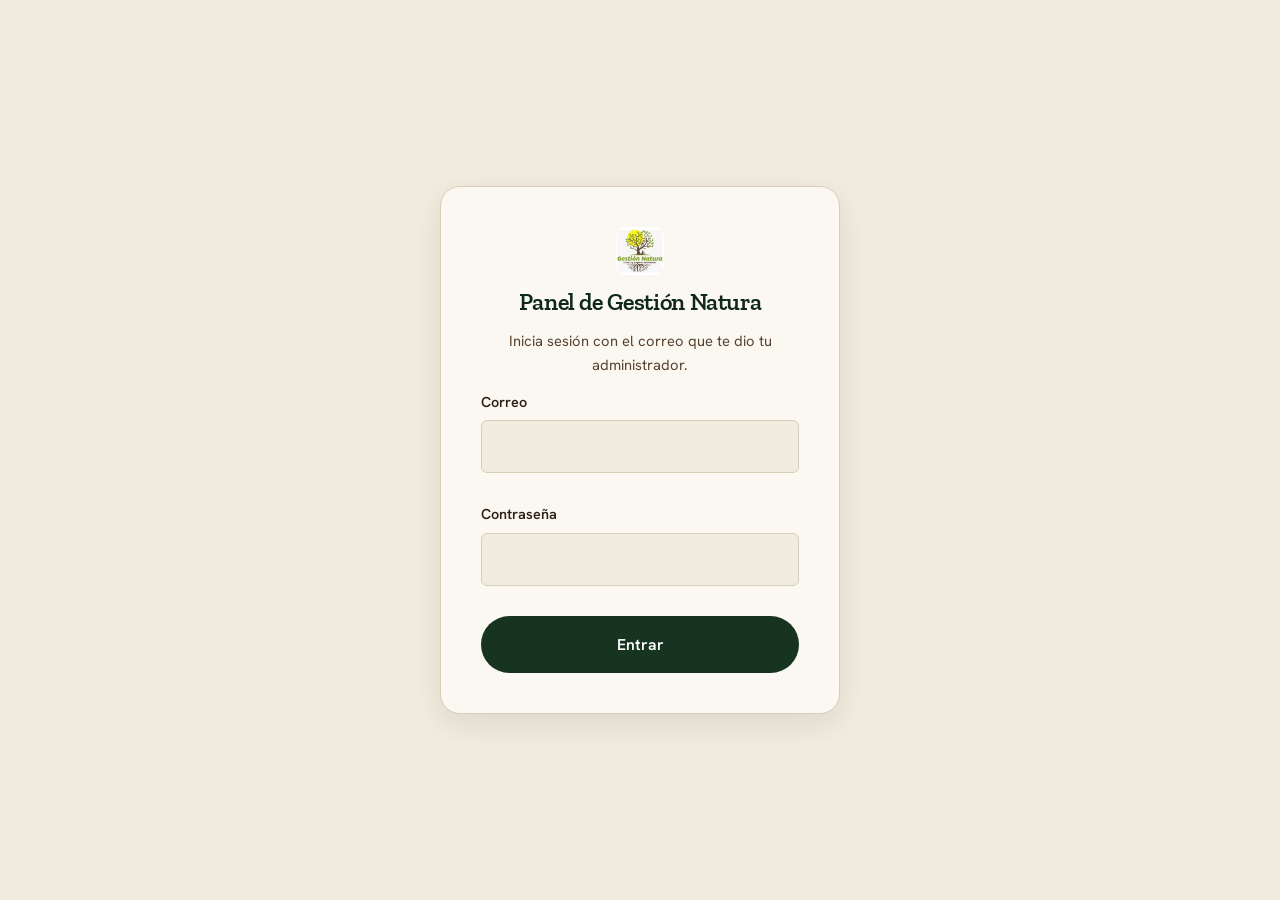
==== admin/index.html @ d631fc4d "Aplicar correcciones de la auditoría técnica (contraste, redirecciones, rendimiento, accesibilidad) " ====
<!DOCTYPE html>
<html lang="es">
<head>
  <meta charset="UTF-8">
  <meta name="viewport" content="width=device-width, initial-scale=1">
  <title>Panel, Gestión Natura</title>
  <meta name="robots" content="noindex, nofollow">
  <link rel="icon" href="../assets/img/logo.jpg">
  <link rel="preconnect" href="https://fonts.googleapis.com">
  <link rel="preconnect" href="https://fonts.gstatic.com" crossorigin>
  <link href="https://fonts.googleapis.com/css2?family=Zilla+Slab:ital,wght@0,400;0,500;0,600;0,700;1,400;1,500&family=Hanken+Grotesk:wght@300;400;500;600;700&family=IBM+Plex+Mono:wght@400;500;600&display=swap" rel="stylesheet">
  <link rel="stylesheet" href="../assets/css/style.css?v=32">
  <link rel="stylesheet" href="admin.css?v=6">
</head>
<body class="admin-body">

  <!-- ---------- Estado: Supabase no configurado ---------- -->
  <div id="notConfigured" class="admin-gate" hidden>
    <div class="admin-gate-card">
      <img src="../assets/img/logo.jpg" alt="Gestión Natura" width="48" height="48" style="border-radius:10px">
      <h1>El panel aún no está conectado</h1>
      <p>Falta pegar la URL y la llave de Supabase en <code>assets/js/supabase.config.js</code>. Sigue la guía en <code>supabase/SETUP.md</code> y vuelve a subir ese archivo una sola vez.</p>
    </div>
  </div>

  <!-- ---------- Pantalla de inicio de sesión ---------- -->
  <div id="loginScreen" class="admin-gate" hidden>
    <form id="loginForm" class="admin-gate-card">
      <img src="../assets/img/logo.jpg" alt="Gestión Natura" width="48" height="48" style="border-radius:10px">
      <h1>Panel de Gestión Natura</h1>
      <p>Inicia sesión con el correo que te dio tu administrador.</p>
      <div class="field"><label for="loginEmail">Correo</label><input type="email" id="loginEmail" required autocomplete="username"></div>
      <div class="field"><label for="loginPass">Contraseña</label><input type="password" id="loginPass" required autocomplete="current-password"></div>
      <button class="btn btn-forest" type="submit" style="width:100%;justify-content:center">Entrar</button>
      <p class="admin-error" id="loginError" hidden></p>
    </form>
  </div>

  <!-- ---------- Dashboard ---------- -->
  <div id="dashboard" class="admin-shell" hidden>

    <aside class="admin-side">
      <div class="admin-side-brand">
        <img src="../assets/img/logo.jpg" alt="">
        <div><b>Gestión Natura</b><span>Panel</span></div>
      </div>
      <nav class="admin-side-nav">
        <button class="admin-tab active" data-tab="banners"><span data-ic="image"></span>Banners</button>
        <button class="admin-tab" data-tab="servicios"><span data-ic="layers"></span>Servicios</button>
        <button class="admin-tab" data-tab="fotos"><span data-ic="grid"></span>Fotos</button>
        <button class="admin-tab" data-tab="blog"><span data-ic="newspaper"></span>Blog</button>
      </nav>
      <div class="admin-side-foot">
        <a href="../" target="_blank" class="admin-tab"><span data-ic="arrowUR"></span>Ver sitio</a>
        <button class="admin-tab" id="logoutBtn"><span data-ic="logout"></span>Cerrar sesión</button>
        <span id="userEmail"></span>
      </div>
    </aside>

    <div class="admin-content">
      <main class="admin-main">

        <!-- ===== BANNERS ===== -->
        <section class="admin-panel active" id="panel-banners">
          <h2>Banners de cada página</h2>
          <p class="admin-hint">La foto y los textos que aparecen arriba de cada página. Cambia lo que quieras y da clic en Guardar.</p>
          <div id="bannersList" class="admin-list"></div>
        </section>

        <!-- ===== SERVICIOS ===== -->
        <section class="admin-panel" id="panel-servicios">
          <h2>Catálogo de servicios</h2>
          <p class="admin-hint">Organizados en las cuatro áreas del sitio. Agrega, edita, pon precio o quita los que necesites.</p>
          <div class="admin-subtabs" id="svcSubtabs">
            <button class="admin-subtab active" data-cat="impacto">Impacto ambiental</button>
            <button class="admin-subtab" data-cat="topografia">Topografía</button>
            <button class="admin-subtab" data-cat="rellenos">Rellenos sanitarios</button>
            <button class="admin-subtab" data-cat="residuos">Manejo de residuos</button>
          </div>
          <div id="servicesList" class="admin-list"></div>
          <div class="admin-card admin-new">
            <h3>Agregar servicio</h3>
            <form id="serviceForm" class="admin-form">
              <div class="field"><label>Ícono</label>
                <select id="svcIcon">
                  <option value="leaf">Hoja</option><option value="layers">Capas</option><option value="recycle">Reciclaje</option>
                  <option value="file">Documento</option><option value="shield">Escudo</option><option value="compass">Brújula</option>
                  <option value="users">Personas</option><option value="building">Edificio</option><option value="droplet">Gota</option>
                  <option value="award">Reconocimiento</option>
                </select>
              </div>
              <div class="field"><label>Título</label><input type="text" id="svcTitle" required></div>
              <div class="field"><label>Descripción</label><textarea id="svcDesc" rows="2"></textarea></div>
              <div class="field row">
                <div class="field"><label>Precio <span class="opt">(opcional, ej. "Desde $8,000" o "Cotización")</span></label><input type="text" id="svcPrice"></div>
                <div class="field"><label>Orden (menor aparece primero)</label><input type="number" id="svcOrder" value="1"></div>
              </div>
              <div class="field"><label>Fotos <span class="opt">(opcional, puedes elegir varias)</span></label><input type="file" id="svcImages" accept="image/*" multiple></div>
              <button class="btn btn-forest" type="submit">Agregar a esta categoría</button>
            </form>
          </div>
        </section>

        <!-- ===== FOTOS ===== -->
        <section class="admin-panel" id="panel-fotos">
          <h2>Fotos de proyectos</h2>
          <p class="admin-hint">Estas fotos aparecen en la galería de la página Proyectos. Puedes seleccionar varias a la vez. Arrastra una foto sobre otra para cambiar el orden en que aparecen.</p>
          <div id="galleryList" class="admin-grid-list"></div>
          <div class="admin-card admin-new">
            <h3>Agregar fotos</h3>
            <form id="photoForm" class="admin-form">
              <div class="field"><label>Archivos de imagen <span class="opt">(puedes elegir varios)</span></label><input type="file" id="photoFile" accept="image/*" multiple required></div>
              <div class="field"><label>Etiqueta (ej. "Obra", "Estudios base")</label><input type="text" id="photoTag"></div>
              <div class="field"><label>Título <span class="opt">(si subes varias, se usa para todas)</span></label><input type="text" id="photoTitle"></div>
              <div class="field"><label>Descripción</label><textarea id="photoDesc" rows="2"></textarea></div>
              <button class="btn btn-forest" type="submit">Subir fotos</button>
            </form>
            <p class="admin-error" id="photoError" hidden></p>
          </div>
        </section>

        <!-- ===== BLOG ===== -->
        <section class="admin-panel" id="panel-blog">
          <h2>Blog</h2>
          <p class="admin-hint">Escribe un artículo propio, o comparte el enlace de una noticia externa. Solo lo "Publicado" se ve en el sitio.</p>
          <div id="blogList" class="admin-list"></div>
          <div class="admin-card admin-new">
            <h3>Nueva entrada</h3>
            <div class="admin-subtabs">
              <button type="button" class="admin-subtab active" data-posttype="articulo"><span data-ic="file"></span> Artículo propio</button>
              <button type="button" class="admin-subtab" data-posttype="enlace"><span data-ic="link"></span> Enlace a noticia</button>
            </div>
            <form id="blogForm" class="admin-form">
              <div class="field"><label>Título</label><input type="text" id="postTitle" required></div>
              <div class="field"><label>Categoría (ej. "Rellenos sanitarios")</label><input type="text" id="postCategory"></div>
              <div class="field"><label>Resumen corto (aparece en la lista)</label><textarea id="postExcerpt" rows="2"></textarea></div>
              <div class="field" id="fieldContent"><label>Contenido completo</label><textarea id="postContent" rows="6"></textarea></div>
              <div class="field" id="fieldLink" hidden><label>Enlace a la noticia (https://...)</label><input type="url" id="postLink" placeholder="https://"></div>
              <div class="field"><label>Foto de portada <span class="opt">(opcional)</span></label><input type="file" id="postCover" accept="image/*"></div>
              <div class="field"><label>Fotos adicionales <span class="opt">(opcional, puedes elegir varias)</span></label><input type="file" id="postImages" accept="image/*" multiple></div>
              <div class="field"><label><input type="checkbox" id="postPublished" style="width:auto;margin-right:8px">Publicar de inmediato</label></div>
              <button class="btn btn-forest" type="submit">Guardar</button>
            </form>
            <p class="admin-error" id="blogError" hidden></p>
          </div>
        </section>

      </main>
    </div>
  </div>

  <script src="../assets/js/icons.js?v=1"></script>
  <script src="../assets/vendor/supabase.min.js"></script>
  <script src="../assets/js/supabase.config.js?v=2"></script>
  <script src="admin.js?v=8"></script>
</body>
</html>
---- assets/css/style.css ----
/* ============================================================
   GESTIÓN NATURA — Sistema de diseño (v2)
   Anclado al oficio: topografía, hidrología e ingeniería de
   rellenos sanitarios. Firma: el corte de una celda de relleno.
   ============================================================ */

/* ---------- Tokens ---------- */
:root {
  /* Verdes de marca */
  --forest-900: #10281B;
  --forest-800: #163420;
  --forest-700: #204A30;
  --forest-600: #2C6040;
  --moss-600:   #56732F;
  --moss-500:   #74923F;
  --leaf-500:   #9BC53D;
  --leaf-400:   #AED355;

  /* Sol / dorado */
  --gold-600:   #8A6110;
  --gold-500:   #E0AE20;
  --gold-400:   #F0C64A;

  /* Tierra / estratos (mecánica de suelos) */
  --earth-900:  #2E2015;
  --earth-800:  #3F2C1C;
  --earth-700:  #57422E;
  --earth-500:  #856A4C;
  --clay:       #7A5638;  /* arcilla compactada */
  --clay-light: #9C7550;

  /* Papel de plano (base) */
  --paper:      #F1ECE0;
  --paper-2:    #E9E2D2;
  --surface:    #FBF8F1;
  --line:       rgba(22,52,32,.09);
  --grid:       rgba(22,52,32,.045);

  /* Bloque oscuro (estratos) */
  --ink-950:    #0B120C;
  --ink-900:    #0F170F;
  --ink-800c:   #16211A;
  --ink-700:    #23302A;
  --lime-400:   #C6F24E;
  --lime-500:   #B4E63A;

  /* Semánticos */
  --bg:            var(--paper);
  --text:          var(--earth-900);
  --text-muted:    var(--earth-700);
  --primary:       var(--forest-800);
  --primary-strong:var(--forest-900);
  --accent:        var(--gold-500);
  --border:        #D8CDB8;
  --ring:          var(--forest-600);

  /* Tipografía */
  --font-display: "Zilla Slab", Georgia, serif;
  --font-body:    "Hanken Grotesk", system-ui, -apple-system, "Segoe UI", Roboto, sans-serif;
  --font-mono:    "IBM Plex Mono", ui-monospace, "SFMono-Regular", Menlo, monospace;

  /* Espaciado */
  --space-1: 4px;  --space-2: 8px;  --space-3: 12px; --space-4: 16px;
  --space-5: 24px; --space-6: 32px; --space-7: 48px; --space-8: 64px;
  --space-9: 96px; --space-10: 128px;

  /* Radios y sombras (con jerarquía: no todo igual) */
  --radius-sm: 6px;
  --radius:    12px;
  --radius-lg: 20px;
  --radius-pill: 999px;
  --shadow-sm: 0 1px 2px rgba(46,32,21,.05);
  --shadow-md: 0 10px 30px rgba(46,32,21,.10);
  --shadow-lg: 0 26px 60px rgba(16,40,27,.22);

  --maxw: 1180px;
  --header-h: 74px;
  --ease: cubic-bezier(.22,.61,.36,1);
  --ease-out: cubic-bezier(.16,1,.3,1);
}

/* ---------- Reset ---------- */
*, *::before, *::after { box-sizing: border-box; }
* { margin: 0; }
html { -webkit-text-size-adjust: 100%; }
@media (prefers-reduced-motion: no-preference) { html { scroll-behavior: smooth; } }
body {
  font-family: var(--font-body);
  color: var(--text);
  background-color: var(--bg);
  /* Papel de plano: retícula de ingeniería a muy baja opacidad */
  background-image:
    linear-gradient(var(--grid) 1px, transparent 1px),
    linear-gradient(90deg, var(--grid) 1px, transparent 1px);
  background-size: 44px 44px, 44px 44px;
  line-height: 1.62;
  font-size: 16px;
  -webkit-font-smoothing: antialiased;
  text-rendering: optimizeLegibility;
  overflow-x: clip;
}
img, svg, video { display: block; max-width: 100%; }
img { height: auto; }
a { color: inherit; text-decoration: none; }
button { font: inherit; cursor: pointer; }
ul { list-style: none; padding: 0; }
:focus-visible { outline: 3px solid var(--ring); outline-offset: 3px; border-radius: 3px; }

/* ---------- Tipografía ---------- */
h1, h2, h3, h4 {
  font-family: var(--font-display);
  font-weight: 600;
  line-height: 1.08;
  letter-spacing: -0.015em;
  color: var(--primary-strong);
  font-optical-sizing: auto;
}
h1 { font-size: clamp(2.5rem, 5.6vw, 4.4rem); }
h2 { font-size: clamp(2rem, 4vw, 3.05rem); }
h3 { font-size: clamp(1.3rem, 2vw, 1.65rem); }
h4 { font-size: 1.14rem; }
p { color: var(--text-muted); }
strong { color: var(--text); font-weight: 600; }
.lead { font-size: 1.18rem; color: var(--text-muted); line-height: 1.55; }

/* MARCADOR técnico (reemplaza el "eyebrow": es una anotación de campo, no una etiqueta de marketing) */
.marker {
  font-family: var(--font-mono);
  font-size: .8rem;
  font-weight: 500;
  letter-spacing: .01em;
  color: var(--moss-600);
  display: inline-flex;
  align-items: center;
  gap: .5rem;
  margin-bottom: var(--space-4);
}
.marker::before {
  content: "";
  width: 9px; height: 9px;
  border: 1.5px solid currentColor;
  border-radius: 50%;
  background:
    linear-gradient(currentColor,currentColor) center/1px 100% no-repeat,
    linear-gradient(currentColor,currentColor) center/100% 1px no-repeat;
  background-clip: content-box;
  flex: 0 0 auto;
}
.marker.on-dark { color: var(--lime-500); }
.marker.on-photo { color: var(--gold-400); }

/* ---------- Layout ---------- */
.container { width: 100%; max-width: var(--maxw); margin-inline: auto; padding-inline: clamp(20px, 5vw, 44px); }
.section { padding-block: clamp(40px, 6vw, 80px); position: relative; }
.section--tight { padding-block: clamp(20px, 3vw, 36px); }

/* Cifras mínimas: número grande, una etiqueta, nada más — como una fila de bitácora, no 3 columnas idénticas */
.stats-row { display: grid; grid-template-columns: 1.3fr 1fr 1fr; gap: var(--space-6); border-block: 1px solid var(--border); padding-block: var(--space-5); }
.stat { text-align: left; }
.stat:first-child .stat-v { font-size: clamp(2.4rem, 4.2vw, 3.4rem); color: var(--moss-600); }
.stat-v { font-family: var(--font-display); font-size: clamp(1.8rem, 3.4vw, 2.6rem); color: var(--primary-strong); font-weight: 600; line-height: 1; }
.stat-l { font-family: var(--font-mono); font-size: .76rem; letter-spacing: .04em; text-transform: uppercase; color: var(--text-muted); margin-top: 8px; }
@media (max-width: 640px) { .stats-row { grid-template-columns: 1fr; gap: var(--space-4); text-align: left; } }
.section-head { max-width: 660px; margin-bottom: var(--space-6); }
.section-head.center { margin-inline: auto; text-align: center; }
.section-head.center .marker { justify-content: center; }
.section-head p { margin-top: var(--space-4); font-size: 1.08rem; }

/* Bandas de fondo — ritmo de estratos */
.band-ink {
  background: var(--ink-950);
  color: #fff;
  position: relative;
  overflow: hidden;
}
.band-ink h2, .band-ink h3, .band-ink h4 { color: #fff; }
.band-ink .lead, .band-ink p { color: rgba(255,255,255,.7); }
.band-surface { background: var(--surface); border-block: 1px solid var(--border); }

/* ---------- Botones ---------- */
.btn {
  display: inline-flex; align-items: center; gap: .6rem;
  padding: .92rem 1.55rem; border-radius: var(--radius-pill);
  font-weight: 600; font-size: .98rem; border: 1.5px solid transparent;
  transition: background-color .22s var(--ease), color .22s var(--ease), border-color .22s var(--ease), transform .22s var(--ease);
}
.btn svg { width: 20px; height: 20px; }
.btn-primary { background: var(--accent); color: #241905; }
.btn-primary:hover { background: var(--gold-400); }
.btn-forest { background: var(--primary); color: #fff; }
.btn-forest:hover { background: var(--forest-700); }
.btn-outline { background: transparent; color: var(--primary); border-color: var(--border); }
.btn-outline:hover { border-color: var(--primary); }
.btn-ghost-light { background: rgba(255,255,255,.10); color: #fff; border-color: rgba(255,255,255,.32); }
.btn-ghost-light:hover { background: rgba(255,255,255,.18); }
.btn-whatsapp { background: #25D366; color: #08351b; }
.btn-whatsapp:hover { background: #1fbe5b; }
.btn .arrow { display: grid; place-items: center; width: 28px; height: 28px; border-radius: 50%; background: rgba(36,25,5,.14); }
.btn-forest .arrow, .btn-ghost-light .arrow { background: rgba(255,255,255,.16); }
.btn-primary:hover .arrow .a-ic { transform: translateX(2px); }
.a-ic { display: inline-flex; transition: transform .22s var(--ease); }

/* ============================================================
   HEADER
   ============================================================ */
.site-header {
  position: fixed; inset: 0 0 auto 0; height: var(--header-h); z-index: 100;
  display: flex; align-items: center;
  transition: background-color .3s var(--ease), box-shadow .3s var(--ease), border-color .3s var(--ease);
  border-bottom: 1px solid transparent;
}
.site-header.scrolled, body:not(.hero-dark) .site-header {
  background: rgba(241,236,224,.9);
  backdrop-filter: saturate(140%) blur(12px);
  border-bottom-color: var(--border);
}
.site-header .container { display: flex; align-items: center; justify-content: space-between; gap: var(--space-5); }
.brand { display: flex; align-items: center; gap: .7rem; }
.brand img { width: 42px; height: 42px; border-radius: 8px; }
.brand-txt { display: flex; flex-direction: column; line-height: 1.05; }
.brand-txt b { font-family: var(--font-display); font-weight: 600; font-size: 1.14rem; color: var(--primary-strong); }
.brand-txt span { font-family: var(--font-mono); font-size: .6rem; letter-spacing: .06em; text-transform: uppercase; color: var(--moss-600); }
.hero-dark .site-header:not(.scrolled) .brand-txt b { color: #fff; }
.hero-dark .site-header:not(.scrolled) .brand-txt span { color: var(--leaf-400); }
.nav { display: flex; align-items: center; gap: var(--space-6); }
.nav-links { display: flex; align-items: center; gap: var(--space-5); }
.nav-links a { font-size: .95rem; font-weight: 500; color: var(--text); padding: .4rem 0; position: relative; }
.hero-dark .site-header:not(.scrolled) .nav-links a { color: rgba(255,255,255,.9); }
.nav-links a::after { content: ""; position: absolute; left: 0; bottom: -2px; width: 100%; height: 2px; background: var(--accent); transform: scaleX(0); transform-origin: left; transition: transform .25s var(--ease); }
.nav-links a:hover::after, .nav-links a[aria-current="page"]::after { transform: scaleX(1); }
.nav-links a[aria-current="page"] { color: var(--moss-600); font-weight: 600; }
.nav-links .nav-cta { display: none; }
.nav-toggle { display: none; width: 44px; height: 44px; border: 1px solid var(--border); background: var(--surface); align-items: center; justify-content: center; }
.nav-toggle span, .nav-toggle span::before, .nav-toggle span::after { content: ""; display: block; width: 20px; height: 2px; background: var(--text); border-radius: 2px; position: relative; transition: transform .3s var(--ease), opacity .2s var(--ease); }
.nav-toggle span::before { position: absolute; top: -6px; }
.nav-toggle span::after { position: absolute; top: 6px; }
body.nav-open .nav-toggle span { background: transparent; }
body.nav-open .nav-toggle span::before { transform: translateY(6px) rotate(45deg); }
body.nav-open .nav-toggle span::after { transform: translateY(-6px) rotate(-45deg); }

/* ============================================================
   HERO (Dirección A) — foto real + levantamiento topográfico
   ============================================================ */
.hero {
  position: relative; min-height: 100svh; display: flex; align-items: flex-end;
  color: #fff; overflow: hidden; padding-top: var(--header-h);
  background: var(--forest-900);
}
.hero-media { position: absolute; inset: 0; z-index: 0; }
.hero-media img {
  width: 100%; height: 100%; object-fit: cover; object-position: center 42%;
  filter: saturate(.72) contrast(1.02) brightness(.9);
  transform: scale(1.06);
  transition: opacity .45s ease;
}
.hero-media img.zoomed { animation: heroZoom 14s var(--ease-out) forwards; }
@keyframes heroZoom { to { transform: scale(1); } }
.hero-overlay {
  position: absolute; inset: 0; z-index: 1;
  background:
    linear-gradient(180deg, rgba(11,18,12,.55) 0%, rgba(11,18,12,.15) 32%, rgba(11,18,12,.72) 78%, rgba(11,18,12,.94) 100%),
    linear-gradient(90deg, rgba(11,18,12,.7) 0%, rgba(11,18,12,.1) 60%);
}
/* Capa de levantamiento (curvas + anotaciones que se trazan al cargar) */
.hero-survey { position: absolute; inset: 0; z-index: 2; width: 100%; height: 100%; pointer-events: none; }
.hero-survey .contour { fill: none; stroke: rgba(240,198,74,.55); stroke-width: 1.1; stroke-dasharray: 2600; stroke-dashoffset: 2600; }
.hero-survey .contour.lime { stroke: rgba(198,242,78,.5); }
.hero-survey .mark { stroke: rgba(255,255,255,.8); stroke-width: 1.2; opacity: 0; }
.hero-survey .mark-fill { fill: rgba(255,255,255,.85); opacity: 0; }
.hero-survey .lbl { font-family: var(--font-mono); font-size: 10px; fill: rgba(240,198,74,.9); opacity: 0; letter-spacing: .02em; }
.js-anim .hero-survey .contour { animation: draw 2.1s var(--ease-out) forwards; }
.js-anim .hero-survey .contour:nth-child(1){ animation-delay:.15s }
.js-anim .hero-survey .contour:nth-child(2){ animation-delay:.35s }
.js-anim .hero-survey .contour:nth-child(3){ animation-delay:.55s }
.js-anim .hero-survey .contour:nth-child(4){ animation-delay:.75s }
.js-anim .hero-survey .contour:nth-child(5){ animation-delay:.95s }
.js-anim .hero-survey .contour:nth-child(6){ animation-delay:1.15s }
.js-anim .hero-survey .mark, .js-anim .hero-survey .mark-fill { animation: fadeMark .6s var(--ease) 1.7s forwards; }
.js-anim .hero-survey .lbl { animation: fadeMark .6s var(--ease) 1.95s forwards; }
@keyframes draw { to { stroke-dashoffset: 0; } }
@keyframes fadeMark { to { opacity: 1; } }

.hero .container { position: relative; z-index: 3; width: 100%; padding-bottom: clamp(52px, 9vw, 104px); }
.hero-content { max-width: 1180px; }
.hero-content > * { opacity: 0; transform: translateY(20px); }
.js-anim .hero-content > * { animation: rise .8s var(--ease-out) forwards; }
.js-anim .hero-content > *:nth-child(1){ animation-delay:.3s }
.js-anim .hero-content > *:nth-child(2){ animation-delay:.45s }
.js-anim .hero-content > *:nth-child(3){ animation-delay:.6s }
.js-anim .hero-content > *:nth-child(4){ animation-delay:.78s }
@keyframes rise { to { opacity: 1; transform: none; } }
.hero h1 { color: #fff; max-width: 14ch; }
.hero h1 .accent { color: var(--gold-400); }
.hero-content p.hero-sub { color: rgba(255,255,255,.9); font-size: 1.22rem; max-width: 56ch; margin-top: var(--space-5); }
.hero-actions { display: flex; flex-wrap: wrap; gap: var(--space-4); margin-top: var(--space-7); }
.hero-scroll { position: absolute; bottom: 22px; left: 50%; transform: translateX(-50%); z-index:3; font-family: var(--font-mono); font-size:.68rem; color: rgba(255,255,255,.6); letter-spacing:.1em; text-transform:uppercase; display:flex; flex-direction:column; align-items:center; gap:6px; }
.hero-scroll span { width:1px; height:34px; background: linear-gradient(rgba(255,255,255,.6), transparent); }

/* Marcas de registro (esquinas de plano, reemplazan cualquier decoración orgánica difuminada) */
.plate-marks { position: absolute; z-index: 1; pointer-events: none; inset: -14px; }
.plate-marks::before, .plate-marks::after,
.plate-marks span::before, .plate-marks span::after { content: ""; position: absolute; width: 22px; height: 22px; border: 1.5px solid var(--moss-500); }
.plate-marks::before { top: 0; left: 0; border-width: 1.5px 0 0 1.5px; }
.plate-marks::after { top: 0; right: 0; border-width: 1.5px 1.5px 0 0; }
.plate-marks span::before { bottom: 0; left: 0; border-width: 0 0 1.5px 1.5px; }
.plate-marks span::after { bottom: 0; right: 0; border-width: 0 1.5px 1.5px 0; }

/* Cuando no hay JS: estado final visible */
body:not(.js-anim) .hero-survey .contour { stroke-dashoffset: 0; }
body:not(.js-anim) .hero-survey .mark,
body:not(.js-anim) .hero-survey .mark-fill,
body:not(.js-anim) .hero-survey .lbl,
body:not(.js-anim) .hero-content > * { opacity: 1; transform: none; }

/* ============================================================
   PAGE HERO (páginas internas) — foto + overlay + curvas quietas
   ============================================================ */
.pagehero {
  position: relative; padding: calc(var(--header-h) + 64px) 0 64px; color: #fff; overflow: hidden;
  background: var(--forest-900);
}
.pagehero-media { position: absolute; inset: 0; z-index: 0; }
.pagehero-media img { width: 100%; height: 100%; object-fit: cover; filter: saturate(.7) brightness(.75); transition: opacity .45s ease; }
.pagehero-overlay { position: absolute; inset: 0; z-index: 1; background: linear-gradient(120deg, rgba(11,18,12,.9) 0%, rgba(11,18,12,.6) 55%, rgba(11,18,12,.4) 100%); }
.pagehero .topo-bg { z-index: 1; }
.pagehero .topo-line { stroke: rgba(174,211,85,.14); }
.pagehero .container { position: relative; z-index: 2; }
.pagehero h1 { color: #fff; margin-top: var(--space-3); }
.pagehero p.sub { color: rgba(255,255,255,.85); max-width: 62ch; margin-top: var(--space-4); font-size: 1.1rem; }
.breadcrumb { font-family: var(--font-mono); font-size: .78rem; color: rgba(255,255,255,.55); margin-bottom: var(--space-4); }
.breadcrumb a:hover { color: var(--leaf-400); }

/* ---------- TOPO generativo (fondo sutil, quieto) ---------- */
.topo-bg { position: absolute; inset: 0; overflow: hidden; pointer-events: none; }
.topo-bg svg { position: absolute; width: 140%; height: 140%; top: -20%; left: -20%; }
.topo-line { fill: none; stroke-width: 1.3; }
.band-ink .topo-line { stroke: rgba(198,242,78,.08); }

/* ============================================================
   CORTE DE CELDA (Dirección B) — firma técnica animada
   ============================================================ */
.xsection { display: grid; grid-template-columns: 1.15fr .85fr; gap: clamp(28px,5vw,64px); align-items: center; }
.cell-figure { position: relative; }
.cell-svg { width: 100%; height: auto; overflow: visible; }
.cell-layer { opacity: 0; transform: translateY(16px); }
.cell-built .cell-layer { animation: layerUp .7s var(--ease-out) forwards; }
.cell-built .cell-layer:nth-child(1){ animation-delay:.05s }
.cell-built .cell-layer:nth-child(2){ animation-delay:.2s }
.cell-built .cell-layer:nth-child(3){ animation-delay:.35s }
.cell-built .cell-layer:nth-child(4){ animation-delay:.5s }
.cell-built .cell-layer:nth-child(5){ animation-delay:.65s }
@keyframes layerUp { to { opacity: 1; transform: none; } }
.cell-leader { stroke: rgba(255,255,255,.32); stroke-width: 1; stroke-dasharray: 3 3; opacity: 0; }
.cell-built .cell-leader { animation: fadeMark .5s var(--ease) .8s forwards; }
.cell-tag { font-family: var(--font-mono); font-size: 11px; fill: rgba(255,255,255,.8); opacity: 0; }
.cell-tag b { fill: var(--lime-400); }
.cell-built .cell-tag { animation: fadeMark .5s var(--ease) .9s forwards; }
body:not(.js-anim) .cell-layer, body:not(.js-anim) .cell-leader, body:not(.js-anim) .cell-tag { opacity: 1; transform: none; }

/* ============================================================
   CLASIFICACIÓN A/B/C/D — escala real (NOM-083), no texto punteado
   ============================================================ */
.classif { display: grid; grid-template-columns: repeat(4, 1fr); gap: 10px; align-items: end; margin-top: var(--space-5); }
.tier { text-align: left; border-top: 2px solid var(--forest-600); padding-top: 10px; position: relative; }
.tier .bar { background: var(--forest-700); margin-bottom: 10px; }
.tier:nth-child(1) .bar { height: 34px; } /* D */
.tier:nth-child(2) .bar { height: 58px; } /* C */
.tier:nth-child(3) .bar { height: 84px; } /* B */
.tier:nth-child(4) .bar { height: 112px; background: var(--moss-600); } /* A */
.tier .t { font-family: var(--font-display); font-size: 1.5rem; color: var(--primary-strong); line-height: 1; }
.tier .r { font-family: var(--font-mono); font-size: .72rem; color: var(--text-muted); margin-top: 4px; display: block; }
.band-ink .classif .tier { border-top-color: var(--ink-700); }
.band-ink .tier .bar { background: var(--ink-700); }
.band-ink .tier:nth-child(4) .bar { background: var(--lime-500); }
.band-ink .tier .t { color: #fff; }
.band-ink .tier .r { color: rgba(255,255,255,.6); }

/* ============================================================
   SERVICIOS — con jerarquía (rellenos = tarjeta protagonista)
   ============================================================ */
.svc-grid { display: grid; grid-template-columns: repeat(12, 1fr); gap: var(--space-4); counter-reset: svc; }
.svc {
  background: var(--surface); border: 1px solid var(--border); border-radius: var(--radius);
  padding: var(--space-6); display: flex; flex-direction: column;
  transition: border-color .25s var(--ease), background-color .25s var(--ease);
  counter-increment: svc;
}
.svc:hover { border-color: var(--moss-500); }
.svc-ic { display: flex; align-items: center; gap: 10px; color: var(--forest-700); margin-bottom: var(--space-4); }
.svc-ic::before { content: counter(svc, decimal-leading-zero); font-family: var(--font-mono); font-size: .78rem; color: var(--text-muted); }
.svc-ic svg { width: 22px; height: 22px; }
.svc h3 { margin-bottom: var(--space-3); }
.svc p { font-size: .96rem; }
.svc-price { display: inline-block; margin-top: var(--space-3); font-family: var(--font-mono); font-size: .82rem; font-weight: 600; color: var(--gold-600); background: rgba(201,154,23,.1); border-radius: var(--radius-pill); padding: 4px 12px; }
.svc-photos { display: flex; gap: 6px; margin-top: var(--space-3); }
.svc-photos img { width: 48px; height: 48px; object-fit: cover; border: 1px solid var(--border); }
.svc-photos-more { display: grid; place-items: center; width: 48px; height: 48px; background: var(--paper-2); color: var(--text-muted); font-family: var(--font-mono); font-size: .74rem; font-weight: 600; }
/* Protección: si alguien pega un resumen larguísimo por error, la tarjeta no se desborda */
[data-blog-list] .svc p { display: -webkit-box; -webkit-line-clamp: 3; -webkit-box-orient: vertical; overflow: hidden; }
.blog-thumb { display: block; margin: calc(var(--space-6) * -1) calc(var(--space-6) * -1) var(--space-4); border-radius: var(--radius) var(--radius) 0 0; overflow: hidden; aspect-ratio: 16/9; }
.blog-thumb img { width: 100%; height: 100%; object-fit: cover; display: block; transition: transform .35s var(--ease); }
.svc:hover .blog-thumb img { transform: scale(1.04); }
.svc-link { display: inline-flex; align-items: center; gap: .4rem; margin-top: auto; padding-top: var(--space-4); color: var(--moss-600); font-weight: 600; font-size: .92rem; }
.svc-link svg { width: 16px; height: 16px; }
/* Protagonista: rellenos sanitarios */
.svc--feature {
  grid-column: span 6; grid-row: span 2;
  background: linear-gradient(160deg, var(--forest-800), var(--forest-900));
  color: #fff; border-color: var(--forest-700); position: relative; overflow: hidden;
  justify-content: flex-end; min-height: 300px;
}
.svc--feature .topo-bg .topo-line { stroke: rgba(174,211,85,.12); }
.svc--feature > * { position: relative; z-index: 2; }
.svc--feature-media { position: absolute !important; inset: 0; width: 100%; height: 100%; object-fit: cover; z-index: 0 !important; filter: saturate(.8) brightness(.7); }
.svc--feature-overlay { position: absolute !important; inset: 0; z-index: 1 !important; background: linear-gradient(180deg, rgba(16,40,27,.55) 0%, rgba(16,40,27,.35) 40%, rgba(16,40,27,.92) 100%); }
.svc--feature h3 { color: #fff; font-size: clamp(1.5rem,2.4vw,2rem); }
.svc--feature p { color: rgba(255,255,255,.78); font-size: 1.02rem; }
.svc--feature .svc-ic { color: var(--lime-400); }
.svc--feature .svc-ic::before { color: rgba(255,255,255,.5); }
.svc--feature .svc-link { color: var(--lime-400); }
.svc--wide { grid-column: span 6; }
.svc--std { grid-column: span 6; }
.svc-mini-list { display: flex; flex-wrap: wrap; gap: 6px; margin-top: var(--space-4); }
.svc-mini-list span { font-family: var(--font-mono); font-size: .72rem; color: rgba(255,255,255,.85); border: 1px solid rgba(255,255,255,.22); border-radius: var(--radius-pill); padding: 4px 10px; }

/* Listas de servicio (catálogo) */
.svc-list { margin-top: var(--space-4); display: grid; gap: .7rem; }
.svc-list li { display: flex; gap: .7rem; align-items: flex-start; font-size: .98rem; color: var(--text); }
.svc-list li svg { width: 18px; height: 18px; color: var(--moss-600); flex: 0 0 auto; margin-top: 3px; }

/* ============================================================
   ÍNDICE DE SERVICIOS — fila de enlaces, sin tarjetas
   ============================================================ */
.svc-index { display: flex; flex-wrap: wrap; gap: 0; border-top: 1px solid var(--border); border-bottom: 1px solid var(--border); }
.svc-index a { flex: 1 1 200px; display: flex; align-items: center; justify-content: space-between; gap: 10px; padding: 18px 4px; border-right: 1px solid var(--border); font-family: var(--font-display); font-size: 1.02rem; color: var(--text); }
.svc-index a:last-child { border-right: 0; }
.svc-index a svg { width: 16px; height: 16px; color: var(--text-muted); transition: transform .2s var(--ease); }
.svc-index a:hover svg { transform: translateX(3px); color: var(--moss-600); }
@media (max-width: 720px) { .svc-index a { flex: 1 1 100%; border-right: 0; border-bottom: 1px solid var(--border); } .svc-index a:last-child { border-bottom: 0; } }

/* Filas de servicio — reemplaza el grid de tarjetas por una lista tipo ficha técnica */
.svc-rows { border-top: 1px solid var(--border); counter-reset: svcrow; }
.svc-row { display: grid; grid-template-columns: 44px 1fr; gap: var(--space-4); padding: 22px 0; border-bottom: 1px solid var(--border); counter-increment: svcrow; }
.svc-row::before { content: counter(svcrow, decimal-leading-zero); font-family: var(--font-mono); font-size: .78rem; color: var(--text-muted); padding-top: 3px; }
.svc-row h3 { font-size: 1.12rem; margin-bottom: 3px; }
.svc-row p { font-size: .92rem; margin: 0; }
.band-surface .svc-index, .band-surface .svc-rows { border-color: var(--border); }

/* ============================================================
   PROCESO llave en mano — la ÚNICA secuencia numerada (orden real)
   ============================================================ */
.process { counter-reset: step; display: grid; grid-template-columns: repeat(auto-fit, minmax(220px,1fr)); gap: var(--space-5); margin-top: var(--space-6); }
.pstep { position: relative; padding-top: var(--space-5); border-top: 2px solid var(--border); }
.pstep::before { counter-increment: step; content: counter(step,decimal-leading-zero); font-family: var(--font-mono); font-size: .8rem; color: var(--gold-600); position: absolute; top: -1px; left: 0; background: var(--bg); padding-right: 10px; transform: translateY(-50%); border-top: 2px solid var(--gold-500); padding-top: 0; }
.pstep h3 { margin-bottom: 6px; }
.pstep p { font-size: .93rem; }
.band-ink .pstep { border-top-color: var(--ink-700); }
.band-ink .pstep::before { background: var(--ink-950); color: var(--lime-400); border-top-color: var(--lime-500); }

/* ============================================================
   SPLIT (media + texto)
   ============================================================ */
.split { display: grid; grid-template-columns: 1fr 1fr; gap: clamp(28px, 5vw, 72px); align-items: stretch; }
.split.reverse .split-media { order: 2; }
.split-media { position: relative; min-height: 280px; }
.frame { overflow: hidden; position: relative; }
.frame img { width: 100%; height: 100%; object-fit: cover; }
.frame.portrait { aspect-ratio: 4/5; }
.frame.wide { aspect-ratio: 4/3; }
.split-media .frame.wide { aspect-ratio: auto; position: absolute; inset: 0; }
.split-media .frame.wide img { position: absolute; inset: 0; width: 100%; height: 100%; object-fit: cover; }
.frame-cap { position: absolute; left: 12px; bottom: 12px; z-index: 2; font-family: var(--font-mono); font-size: .68rem; color: #fff; background: rgba(11,18,12,.7); padding: 4px 9px; border-radius: var(--radius-pill); }
.portrait-badge { position: absolute; bottom: -16px; right: -14px; background: var(--surface); border: 1px solid var(--border); padding: var(--space-4) var(--space-5); max-width: 250px; }
.portrait-badge b { font-family: var(--font-display); color: var(--primary-strong); display: block; }
.portrait-badge span { font-family: var(--font-mono); font-size: .78rem; color: var(--text-muted); }
.sign { font-family: var(--font-display); font-style: italic; font-size: 1.5rem; color: var(--moss-600); }

/* ============================================================
   TIMELINE (banda oscura) — perfil de trayectoria
   ============================================================ */
.timeline { position: relative; margin-top: var(--space-7); padding-left: 8px; }
.timeline::before { content: ""; position: absolute; left: 15px; top: 6px; bottom: 6px; width: 2px; background: linear-gradient(var(--lime-500), rgba(198,242,78,.1)); }
.tl-item { position: relative; padding: 0 0 var(--space-6) 52px; }
.tl-item:last-child { padding-bottom: 0; }
.tl-dot { position: absolute; left: 6px; top: 4px; width: 20px; height: 20px; border-radius: 50%; background: var(--ink-950); border: 3px solid var(--lime-400); box-shadow: 0 0 0 5px rgba(198,242,78,.1); }
.tl-year { color: var(--lime-400); font-family: var(--font-mono); font-size: 1rem; font-weight: 600; }
.tl-item h4 { color: #fff; margin: 4px 0 6px; }
.tl-item p { color: rgba(255,255,255,.66); font-size: .96rem; }
.tl-pending { opacity: .5; }
.tl-pending .tl-dot { border-color: rgba(255,255,255,.4); box-shadow: none; }
.tl-pending .tl-year { color: rgba(255,255,255,.55); }

/* ============================================================
   PLACEHOLDERS (temporales, marcados)
   ============================================================ */
.ph { position: relative; background: repeating-linear-gradient(135deg, rgba(86,115,47,.06) 0 12px, transparent 12px 24px), linear-gradient(160deg, var(--paper-2), #D8CDB8); display: grid; place-items: center; color: var(--earth-700); overflow: hidden; }
.ph-label { position: relative; z-index: 2; display: inline-flex; align-items: center; gap: .5rem; background: rgba(251,248,241,.85); border: 1px dashed var(--earth-500); color: var(--earth-800); font-family: var(--font-mono); font-size: .7rem; padding: .38rem .65rem; border-radius: var(--radius-pill); }
.ph-label svg { width: 13px; height: 13px; }
.ph.dark { background: repeating-linear-gradient(135deg, rgba(198,242,78,.05) 0 12px, transparent 12px 24px), linear-gradient(160deg, var(--ink-800c), var(--ink-900)); color: rgba(255,255,255,.7); }
.ph.dark .ph-label { background: rgba(11,18,12,.7); border-color: rgba(198,242,78,.4); color: var(--lime-400); }

/* ============================================================
   SELLOS (acreditaciones reales, sin logos de terceros)
   ============================================================ */
.seal-strip { display: flex; flex-wrap: wrap; gap: var(--space-4); }
.seal { display: flex; align-items: center; gap: 12px; border: 1px solid var(--border); padding: 14px 18px; background: var(--surface); }
.seal-ic { flex: 0 0 auto; width: 34px; height: 34px; display: grid; place-items: center; color: var(--forest-700); }
.seal-ic svg { width: 22px; height: 22px; }
.seal-code { font-family: var(--font-mono); font-size: .92rem; font-weight: 600; color: var(--primary-strong); line-height: 1.1; }
.seal-desc { font-size: .78rem; color: var(--text-muted); }
.band-ink .seal { background: transparent; border-color: var(--ink-700); }
.band-ink .seal-ic { color: var(--lime-400); }
.band-ink .seal-code { color: #fff; }
.band-ink .seal-desc { color: rgba(255,255,255,.6); }

/* ============================================================
   GALERÍA / PROYECTOS
   ============================================================ */
.gallery { display: grid; grid-template-columns: repeat(auto-fill, minmax(280px, 1fr)); gap: var(--space-5); }
.tile { position: relative; }
.tile .media { aspect-ratio: 4/3; overflow: hidden; position: relative; }
.tile .media img, .tile .media .ph { width: 100%; height: 100%; object-fit: cover; }
.tile-body { padding: var(--space-3) 0 0; }
.tile-tag { font-family: var(--font-mono); font-size: .72rem; letter-spacing: .02em; color: var(--moss-600); }
.tile-body h4 { margin: 6px 0 4px; }
.tile-body p { font-size: .9rem; }
.case { display: grid; grid-template-columns: 1.1fr 1fr; gap: clamp(24px,4vw,56px); padding-bottom: clamp(32px,5vw,56px); border-bottom: 1px solid var(--border); }
.case:last-child { border-bottom: 0; padding-bottom: 0; }
.case:nth-child(even) .case-media { order: 2; }
.case-media { position: relative; }
.case-media .ph, .case-media img { height: 100%; min-height: 300px; width: 100%; object-fit: cover; }
.case-body { padding: 0; }
.case-body .tile-tag { color: var(--gold-600); }
.case-body h3 { margin: 8px 0 12px; }
.case-meta { display: grid; gap: var(--space-3); margin-top: var(--space-5); }
.case-meta div { display: flex; gap: .6rem; font-size: .95rem; }
.case-meta b { flex: 0 0 118px; color: var(--text); font-family: var(--font-mono); font-weight: 500; font-size: .82rem; padding-top: 2px; }
.case-meta span { color: var(--text-muted); }

/* Estatus + capacidad real (franja superior de cada caso) */
.case-top { display: flex; align-items: center; justify-content: space-between; gap: var(--space-3); margin-bottom: 10px; }
.case-status { display: inline-flex; align-items: center; gap: 6px; font-family: var(--font-mono); font-size: .74rem; font-weight: 600; letter-spacing: .02em; text-transform: uppercase; color: var(--moss-600); }
.case-status::before { content: ""; width: 7px; height: 7px; border-radius: 50%; background: var(--moss-500); }
.case-status.built { color: var(--text-muted); }
.case-status.built::before { background: var(--text-muted); }
.case-status.progress { color: var(--gold-600); }
.case-status.progress::before { background: var(--gold-500); }
.case-capacity { font-family: var(--font-mono); font-size: .82rem; font-weight: 600; color: var(--primary-strong); border: 1px solid var(--border); padding: 3px 10px; }

/* ANTES / DESPUÉS */
.ba { position: relative; overflow: hidden; aspect-ratio: 16/9; user-select: none; touch-action: none; }
.ba-layer { position: absolute; inset: 0; }
.ba-layer img, .ba-layer .ph { width: 100%; height: 100%; object-fit: cover; }
.ba-after { clip-path: inset(0 0 0 50%); }
.ba-tag { position: absolute; top: 14px; z-index: 4; font-family: var(--font-mono); background: rgba(11,18,12,.72); color: #fff; font-size: .72rem; padding: .35rem .7rem; border-radius: var(--radius-pill); }
.ba-tag.before { left: 14px; }
.ba-tag.after { right: 14px; background: var(--moss-600); }
.ba-divider { position: absolute; top: 0; bottom: 0; left: 50%; width: 3px; background: #fff; z-index: 5; transform: translateX(-50%); box-shadow: 0 0 12px rgba(0,0,0,.35); }
.ba-handle { position: absolute; top: 50%; left: 50%; z-index: 6; transform: translate(-50%,-50%); width: 46px; height: 46px; border-radius: 50%; background: #fff; color: var(--forest-800); display: grid; place-items: center; box-shadow: var(--shadow-md); cursor: ew-resize; }
.ba-handle svg { width: 22px; height: 22px; }
.ba-range { position: absolute; inset: 0; z-index: 7; opacity: 0; cursor: ew-resize; width: 100%; height: 100%; }

/* SECTORES */
.sectors { display: grid; grid-template-columns: repeat(auto-fit, minmax(200px,1fr)); gap: var(--space-4); }
.sector { border: 1px solid var(--border); border-radius: var(--radius); padding: var(--space-5); background: var(--surface); }
.sector-ic { width: 50px; height: 50px; margin-bottom: var(--space-3); display: grid; place-items: center; background: var(--paper-2); color: var(--forest-700); border: 1px solid var(--border); }
.sector-ic svg { width: 26px; height: 26px; }
.sector b { font-family: var(--font-display); color: var(--primary-strong); font-size: 1.05rem; }
.sector p { font-size: .88rem; margin-top: 4px; }

/* ============================================================
   BANDA CTA (oscura)
   ============================================================ */
.cta-band { position: relative; overflow: hidden; background: var(--ink-950); color: #fff; border-radius: var(--radius-lg); padding: clamp(40px, 7vw, 84px) clamp(28px,5vw,64px); text-align: center; }
.cta-band .topo-bg .topo-line { stroke: rgba(198,242,78,.1); }
.cta-band > * { position: relative; z-index: 2; }
.cta-band h2 { color: #fff; }
.cta-band p { color: rgba(255,255,255,.82); max-width: 58ch; margin: var(--space-4) auto var(--space-6); font-size: 1.12rem; }
.cta-quote { font-family: var(--font-display); font-style: italic; font-size: clamp(1.5rem, 3vw, 2.2rem); color: #fff; max-width: 22ch; margin: 0 auto var(--space-5); line-height: 1.25; }
.cta-quote .q { color: var(--lime-400); }
.cta-actions { display: flex; flex-wrap: wrap; gap: var(--space-4); justify-content: center; }

/* ============================================================
   CONTACTO
   ============================================================ */
.contact-grid { display: grid; grid-template-columns: 1.2fr .85fr; gap: clamp(28px,4vw,56px); align-items: start; }
.form-card { background: var(--surface); border: 1px solid var(--border); border-radius: var(--radius-lg); padding: clamp(24px,4vw,40px); }
.field { margin-bottom: var(--space-4); }
.field.row { display: grid; grid-template-columns: 1fr 1fr; gap: var(--space-4); margin-bottom: 0; }
.field label { display: block; font-size: .9rem; font-weight: 600; color: var(--text); margin-bottom: 6px; }
.field label .opt { color: var(--text-muted); font-weight: 400; }
.field input, .field select, .field textarea { width: 100%; padding: .8rem .95rem; border: 1.5px solid var(--border); border-radius: var(--radius-sm); background: var(--paper); color: var(--text); font: inherit; transition: border-color .2s var(--ease), box-shadow .2s var(--ease), background-color .2s; }
.field input:focus, .field select:focus, .field textarea:focus { outline: none; border-color: var(--moss-500); background: #fff; box-shadow: 0 0 0 3px rgba(116,146,63,.18); }
.field textarea { resize: vertical; min-height: 130px; }
.form-note { font-family: var(--font-mono); font-size: .8rem; color: var(--text-muted); margin-top: var(--space-3); }
.form-status { margin-top: var(--space-4); font-weight: 600; display: none; }
.form-status.ok { display: block; color: var(--forest-700); }
.info-card { background: var(--ink-950); color: #fff; border-radius: var(--radius-lg); padding: clamp(24px,4vw,36px); position: relative; overflow: hidden; }
.info-card > * { position: relative; z-index: 2; }
.info-card h3 { color: #fff; }
.info-list { display: grid; gap: var(--space-4); margin: var(--space-5) 0; }
.info-list li { display: flex; gap: var(--space-4); align-items: flex-start; }
.info-ic { flex: 0 0 auto; width: 42px; height: 42px; background: rgba(198,242,78,.12); color: var(--lime-400); display: grid; place-items: center; }
.info-ic svg { width: 20px; height: 20px; }
.info-list b { display: block; color: #fff; font-size: .95rem; }
.info-list a, .info-list span { color: rgba(255,255,255,.72); font-size: .95rem; word-break: break-word; }
.info-list a:hover { color: var(--lime-400); }
.map-embed { border-radius: var(--radius); overflow: hidden; border: 1px solid var(--ink-700); margin-top: var(--space-5); }
.map-embed iframe { display: block; width: 100%; height: 210px; border: 0; filter: grayscale(.2); }

/* ============================================================
   FOOTER
   ============================================================ */
.site-footer { background: var(--forest-900); color: rgba(255,255,255,.72); position: relative; overflow: hidden; }
.site-footer .topo-line { stroke: rgba(174,211,85,.07); }
.footer-top { position: relative; z-index: 2; display: grid; grid-template-columns: 1.4fr 1fr 1fr 1.2fr; gap: var(--space-6); padding-block: var(--space-8) var(--space-7); }
.footer-brand { display: flex; gap: .7rem; align-items: center; margin-bottom: var(--space-4); }
.footer-brand img { width: 44px; height: 44px; border-radius: 8px; background: #fff; }
.footer-brand b { font-family: var(--font-display); font-size: 1.2rem; color: #fff; }
.footer-brand span { font-family: var(--font-mono); font-size: .6rem; letter-spacing: .06em; text-transform: uppercase; color: var(--leaf-400); }
.footer-col h5 { color: #fff; font-family: var(--font-mono); font-size: .74rem; letter-spacing: .06em; text-transform: uppercase; margin-bottom: var(--space-4); font-weight: 600; }
.footer-col a, .footer-col p { color: rgba(255,255,255,.68); font-size: .93rem; display: block; margin-bottom: .55rem; }
.footer-col a:hover { color: var(--leaf-400); }
.footer-social { display: flex; gap: .6rem; margin-top: var(--space-3); }
.footer-social a { width: 40px; height: 40px; margin: 0; border: 1px solid rgba(255,255,255,.18); display: grid; place-items: center; color: #fff; transition: background-color .2s, border-color .2s; }
.footer-social a:hover { background: rgba(174,211,85,.16); border-color: var(--leaf-400); }
.footer-social svg { width: 20px; height: 20px; }
.footer-bottom { position: relative; z-index: 2; border-top: 1px solid rgba(255,255,255,.12); padding-block: var(--space-5); display: flex; flex-wrap: wrap; gap: var(--space-3); justify-content: space-between; font-family: var(--font-mono); font-size: .78rem; }
.footer-bottom a:hover { color: var(--leaf-400); }

/* WhatsApp flotante */
.wa-float { position: fixed; right: 20px; bottom: 20px; z-index: 90; width: 56px; height: 56px; border-radius: 50%; background: #25D366; color: #fff; display: grid; place-items: center; box-shadow: 0 10px 30px rgba(37,211,102,.4); transition: transform .25s var(--ease); }
.wa-float:hover { transform: scale(1.06); }
.wa-float svg { width: 29px; height: 29px; }

/* ============================================================
   REVEAL — sutil y SOLO en contenido clave (no en cada sección)
   ============================================================ */
.reveal { opacity: 0; transform: translateY(18px); transition: opacity .6s var(--ease-out), transform .6s var(--ease-out); }
.reveal.in { opacity: 1; transform: none; }

/* Grilla de tarjetas genérica (auto-fit) */
.cardgrid { display: grid; grid-template-columns: repeat(auto-fit, minmax(250px, 1fr)); gap: var(--space-5); }
.cardgrid .svc { min-height: 0; }

/* Utilidades */
.mt-6 { margin-top: var(--space-6); } .mt-5 { margin-top: var(--space-5); }
.text-center { text-align: center; }
.note-banner { background: var(--paper-2); border: 1px dashed var(--earth-500); border-radius: var(--radius); padding: var(--space-4) var(--space-5); font-size: .9rem; color: var(--earth-800); display: flex; gap: .7rem; align-items: flex-start; }
.note-banner svg { width: 20px; height: 20px; color: var(--gold-600); flex: 0 0 auto; margin-top: 2px; }
.divider-line { height: 1px; background: var(--border); border: 0; }

/* ============================================================
   RESPONSIVE
   ============================================================ */
@media (max-width: 940px) {
  .footer-top { grid-template-columns: 1fr 1fr; }
  .split, .xsection { grid-template-columns: 1fr; }
  .split.reverse .split-media { order: 0; }
  .frame.portrait { max-width: 460px; }
  .case, .case:nth-child(even) .case-media { grid-template-columns: 1fr; }
  .case:nth-child(even) .case-media { order: 0; }
  .contact-grid { grid-template-columns: 1fr; }
  .svc-grid { grid-template-columns: repeat(6, 1fr); }
  .svc--feature, .svc--wide, .svc--std { grid-column: span 6; grid-row: auto; min-height: 0; }
}
@media (max-width: 820px) {
  .nav-links { position: fixed; inset: var(--header-h) 0 auto 0; flex-direction: column; align-items: stretch; gap: 0; background: var(--paper); border-bottom: 1px solid var(--border); padding: var(--space-3) clamp(20px,5vw,40px) var(--space-5); transform: translateY(-120%); transition: transform .35s var(--ease); box-shadow: var(--shadow-lg); max-height: calc(100svh - var(--header-h)); overflow-y: auto; }
  body.nav-open .nav-links { transform: translateY(0); }
  .nav-links a { padding: .9rem 0; border-bottom: 1px solid var(--border); color: var(--text) !important; }
  .nav-links a::after { display: none; }
  .nav > .btn { display: none; }
  .nav-links .nav-cta { display: inline-flex; margin-top: var(--space-4); border-bottom: 0; }
  .nav-toggle { display: flex; }
  .hero-scroll { display: none; }
}
@media (max-width: 560px) {
  .field.row { grid-template-columns: 1fr; gap: 0; }
  .field.row .field { margin-bottom: var(--space-4); }
  .footer-top { grid-template-columns: 1fr; }
  .hero-actions .btn, .cta-actions .btn { width: 100%; justify-content: center; }
  .classif { grid-template-columns: repeat(4, 1fr); gap: 6px; }
  .tier .t { font-size: 1.15rem; }
  .tier .r { font-size: .6rem; }
}

/* Reduced motion */
@media (prefers-reduced-motion: reduce) {
  *, *::before, *::after { animation-duration: .001ms !important; animation-delay: 0ms !important; animation-iteration-count: 1 !important; transition-duration: .001ms !important; scroll-behavior: auto !important; }
  .reveal { opacity: 1; transform: none; }
  .hero-media img { transform: scale(1); }
  .hero-survey .contour { stroke-dashoffset: 0; }
  .hero-survey .mark, .hero-survey .mark-fill, .hero-survey .lbl, .hero-content > *, .cell-layer, .cell-leader, .cell-tag { opacity: 1 !important; transform: none !important; }
}

@media print { .site-header, .wa-float, .nav-toggle, .hero-scroll { display: none; } body { color: #000; background: #fff; } }
---- admin/admin.css ----
/* ============================================================
   GESTIÓN NATURA — Panel de administración
   Reutiliza los tokens de assets/css/style.css
   ============================================================ */
.admin-body { background: var(--paper); min-height: 100svh; }

/* El atributo hidden debe ganar siempre sobre cualquier display de abajo
   (sin esto, las pantallas de bloqueado/login/panel se ven todas apiladas) */
[hidden] { display: none !important; }

/* ---------- Pantallas de acceso (bloqueado / login) ---------- */
.admin-gate { min-height: 100svh; display: grid; place-items: center; padding: 24px; }
.admin-gate-card {
  width: 100%; max-width: 400px; background: var(--surface); border: 1px solid var(--border);
  border-radius: var(--radius-lg); padding: clamp(28px,5vw,40px); box-shadow: var(--shadow-md);
  display: flex; flex-direction: column; gap: 14px; text-align: center;
}
.admin-gate-card img { margin: 0 auto; }
.admin-gate-card h1 { font-size: 1.5rem; }
.admin-gate-card p { font-size: .92rem; }
.admin-gate-card code { background: var(--paper-2); padding: 2px 6px; border-radius: 4px; font-family: var(--font-mono); font-size: .82rem; }
.admin-gate-card .field { text-align: left; }
.admin-error { color: #B3261E; font-size: .88rem; font-weight: 600; }

/* ---------- Estructura del dashboard: barra lateral + contenido ---------- */
.admin-shell { display: grid; grid-template-columns: 240px 1fr; min-height: 100svh; }

.admin-side {
  background: var(--ink-950); color: #fff;
  display: flex; flex-direction: column; gap: 4px;
  padding: 20px 14px; position: sticky; top: 0; height: 100svh; overflow-y: auto;
}
.admin-side-brand { display: flex; align-items: center; gap: 10px; padding: 6px 10px 20px; border-bottom: 1px solid var(--ink-700); margin-bottom: 14px; }
.admin-side-brand img { width: 34px; height: 34px; border-radius: 8px; }
.admin-side-brand b { display: block; font-family: var(--font-display); font-size: 1.02rem; color: #fff; }
.admin-side-brand span { display: block; font-family: var(--font-mono); font-size: .62rem; letter-spacing: .06em; text-transform: uppercase; color: var(--lime-400); }

.admin-side-nav { display: flex; flex-direction: column; gap: 3px; }
.admin-tab {
  display: flex; align-items: center; gap: 11px; text-align: left; width: 100%;
  font: inherit; font-weight: 600; font-size: .92rem; color: rgba(255,255,255,.66);
  background: none; border: 0; padding: 10px 12px; border-radius: 10px; cursor: pointer;
  transition: background-color .15s, color .15s;
}
.admin-tab svg { width: 18px; height: 18px; flex: none; }
.admin-tab:hover { background: rgba(255,255,255,.06); color: #fff; }
.admin-tab.active { background: var(--forest-700); color: #fff; }

.admin-side-foot { margin-top: auto; display: flex; flex-direction: column; gap: 3px; padding-top: 14px; border-top: 1px solid var(--ink-700); }
.admin-side-foot span { font-family: var(--font-mono); font-size: .68rem; color: rgba(255,255,255,.42); padding: 4px 12px 0; word-break: break-all; }

.admin-content { background: var(--paper); min-width: 0; }
.admin-main { padding: clamp(24px,4vw,44px); max-width: 980px; margin: 0 auto; }
.admin-panel { display: none; }
.admin-panel.active { display: block; }
.admin-panel h2 { font-size: 1.7rem; }
.admin-hint { color: var(--text-muted); font-size: .92rem; margin: 6px 0 26px; max-width: 62ch; }

.admin-subtabs { display: flex; gap: 8px; flex-wrap: wrap; margin-bottom: 20px; }
.admin-subtab { display: inline-flex; align-items: center; gap: 6px; font: inherit; font-size: .84rem; font-weight: 600; color: var(--moss-600); background: var(--surface); border: 1px solid var(--border); border-radius: 999px; padding: 6px 14px; cursor: pointer; }
.admin-subtab svg { width: 15px; height: 15px; }
.admin-subtab.active { background: var(--forest-800); color: #fff; border-color: var(--forest-800); }

/* ---------- Tarjetas/listas genéricas ---------- */
.admin-card { background: var(--surface); border: 1px solid var(--border); border-radius: var(--radius-lg); padding: 22px; margin-bottom: 14px; box-shadow: var(--shadow-sm); }
.admin-card h3 { font-size: 1.1rem; margin-bottom: 14px; }
.admin-list { display: flex; flex-direction: column; gap: 12px; margin-bottom: 24px; }
.admin-row { display: flex; align-items: flex-start; gap: 14px; background: var(--surface); border: 1px solid var(--border); border-radius: var(--radius); padding: 16px; box-shadow: var(--shadow-sm); }
.admin-row img.thumb { width: 64px; height: 64px; object-fit: cover; border-radius: 8px; flex: none; border: 1px solid var(--border); background: var(--paper-2); }
.admin-row .row-fields { flex: 1; display: grid; gap: 8px; }
.admin-row .row-fields .two { display: grid; grid-template-columns: 1fr 1fr; gap: 8px; }
.admin-row .row-actions { display: flex; flex-direction: column; gap: 8px; flex: none; }
.admin-row .row-actions button, .admin-row .row-actions a { font-size: .82rem; padding: .95rem .85rem; text-align: center; text-decoration: none; min-height: 44px; display: flex; align-items: center; justify-content: center; }
.admin-row input, .admin-row textarea, .admin-row select { width: 100%; padding: .55rem .7rem; border: 1.5px solid var(--border); border-radius: 8px; background: var(--paper); font: inherit; font-size: .9rem; }
.admin-row textarea { resize: vertical; }
.admin-row .row-imgcount { font-family: var(--font-mono); font-size: .74rem; color: var(--text-muted); }

.admin-grid-list { display: grid; grid-template-columns: repeat(auto-fill, minmax(220px,1fr)); gap: 14px; margin-bottom: 24px; }
.admin-photo-card { background: var(--surface); border: 1px solid var(--border); border-radius: var(--radius); overflow: hidden; box-shadow: var(--shadow-sm); cursor: grab; transition: opacity .15s, border-color .15s; }
.admin-photo-card.dragging { opacity: .4; cursor: grabbing; }
.admin-photo-card.drag-over { border-color: var(--moss-500); }
.admin-photo-card img { width: 100%; aspect-ratio: 4/3; object-fit: cover; display: block; pointer-events: none; }
.admin-photo-card .pc-body { padding: 10px 12px; display: grid; gap: 6px; }
.admin-photo-card input, .admin-photo-card textarea { width: 100%; padding: .4rem .6rem; border: 1.5px solid var(--border); border-radius: 6px; background: var(--paper); font: inherit; font-size: .84rem; }
.admin-photo-card .pc-actions { display: flex; gap: 6px; margin-top: 4px; }
.admin-photo-card .pc-actions button { flex: 1; font-size: .78rem; padding: .4rem; min-height: 44px; }

.admin-form { display: grid; gap: 14px; }
.admin-form .field label { display: flex; align-items: center; }
.admin-form .field label .opt { font-weight: 400; color: var(--text-muted); margin-left: 4px; font-size: .82rem; }

.admin-badge { display: inline-block; font-family: var(--font-mono); font-size: .68rem; padding: 2px 8px; border-radius: 999px; background: var(--paper-2); color: var(--text-muted); }
.admin-badge.on { background: rgba(116,146,63,.18); color: var(--forest-700); }
.admin-badge.link { background: rgba(201,154,23,.16); color: var(--gold-600); }

@media (max-width: 860px) {
  .admin-shell { grid-template-columns: 1fr; }
  .admin-side { position: static; height: auto; flex-direction: row; flex-wrap: wrap; align-items: center; gap: 6px; }
  .admin-side-brand { border: 0; margin: 0; padding: 4px 8px; flex: none; }
  .admin-side-nav { flex-direction: row; flex-wrap: wrap; flex: 1; }
  .admin-side-foot { flex-direction: row; margin: 0; border: 0; padding: 0; }
  .admin-side-foot span { display: none; }
}
@media (max-width: 720px) {
  .admin-row { flex-direction: column; }
  .admin-row .row-fields .two { grid-template-columns: 1fr; }
  .admin-row .row-actions { flex-direction: row; }
}
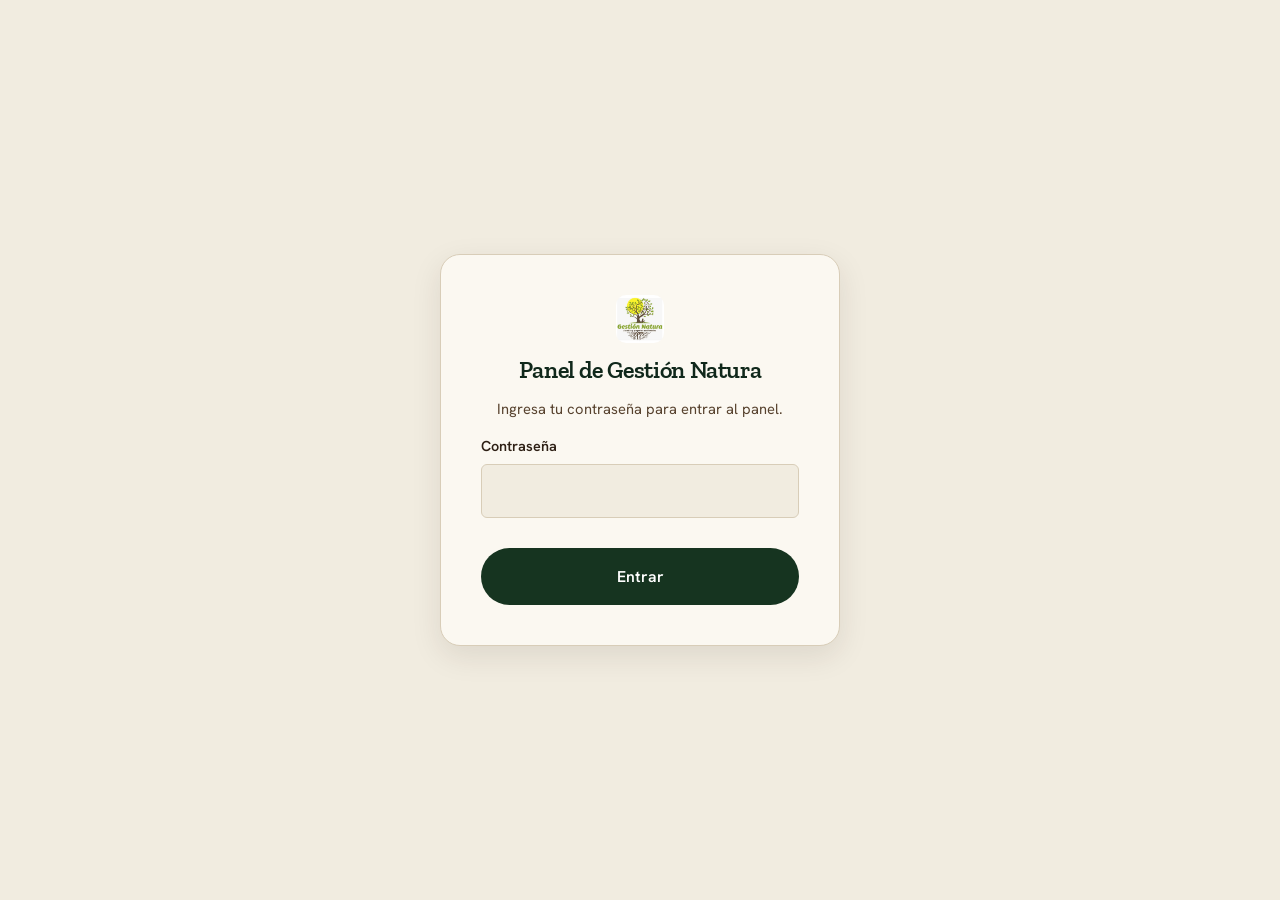
==== commit d5d003b3: "Simplificar el login del panel a solo contraseña El correo queda fijo en el código (Supabase Auth si" ====
--- a/admin/index.html
+++ b/admin/index.html
@@ -9,7 +9,7 @@
   <link rel="preconnect" href="https://fonts.googleapis.com">
   <link rel="preconnect" href="https://fonts.gstatic.com" crossorigin>
   <link href="https://fonts.googleapis.com/css2?family=Zilla+Slab:ital,wght@0,400;0,500;0,600;0,700;1,400;1,500&family=Hanken+Grotesk:wght@300;400;500;600;700&family=IBM+Plex+Mono:wght@400;500;600&display=swap" rel="stylesheet">
-  <link rel="stylesheet" href="../assets/css/style.css?v=32">
+  <link rel="stylesheet" href="../assets/css/style.css?v=35">
   <link rel="stylesheet" href="admin.css?v=6">
 </head>
 <body class="admin-body">
@@ -28,9 +28,9 @@
     <form id="loginForm" class="admin-gate-card">
       <img src="../assets/img/logo.jpg" alt="Gestión Natura" width="48" height="48" style="border-radius:10px">
       <h1>Panel de Gestión Natura</h1>
-      <p>Inicia sesión con el correo que te dio tu administrador.</p>
-      <div class="field"><label for="loginEmail">Correo</label><input type="email" id="loginEmail" required autocomplete="username"></div>
-      <div class="field"><label for="loginPass">Contraseña</label><input type="password" id="loginPass" required autocomplete="current-password"></div>
+      <p>Ingresa tu contraseña para entrar al panel.</p>
+      <input type="hidden" id="loginEmail" autocomplete="username">
+      <div class="field"><label for="loginPass">Contraseña</label><input type="password" id="loginPass" required autocomplete="current-password" autofocus></div>
       <button class="btn btn-forest" type="submit" style="width:100%;justify-content:center">Entrar</button>
       <p class="admin-error" id="loginError" hidden></p>
     </form>
@@ -152,6 +152,6 @@
   <script src="../assets/js/icons.js?v=1"></script>
   <script src="../assets/vendor/supabase.min.js"></script>
   <script src="../assets/js/supabase.config.js?v=2"></script>
-  <script src="admin.js?v=8"></script>
+  <script src="admin.js?v=9"></script>
 </body>
 </html>
--- a/assets/css/style.css
+++ b/assets/css/style.css
@@ -559,6 +559,44 @@
 .ba-handle { position: absolute; top: 50%; left: 50%; z-index: 6; transform: translate(-50%,-50%); width: 46px; height: 46px; border-radius: 50%; background: #fff; color: var(--forest-800); display: grid; place-items: center; box-shadow: var(--shadow-md); cursor: ew-resize; }
 .ba-handle svg { width: 22px; height: 22px; }
 .ba-range { position: absolute; inset: 0; z-index: 7; opacity: 0; cursor: ew-resize; width: 100%; height: 100%; }
+
+/* ============================================================
+   MAPA DE PROYECTOS EJECUTADOS (mapa real, Leaflet + OpenStreetMap)
+   ============================================================ */
+.proj-map { display: grid; grid-template-columns: 1.55fr 1fr; gap: var(--space-6); align-items: start; }
+.proj-map-frame { position: relative; border: 1px solid var(--border); border-radius: var(--radius); overflow: hidden; }
+.proj-leaflet { width: 100%; height: 520px; background: var(--paper-2); font-family: var(--font-body); }
+
+/* Marcador numerado (estilo de marca sobre el mapa real) */
+.pm-leaflet-icon span {
+  display: flex; align-items: center; justify-content: center;
+  width: 26px; height: 26px; border-radius: 50%;
+  background: var(--gold-500); border: 2px solid var(--ink-950);
+  color: var(--ink-950); font-family: var(--font-mono); font-weight: 700; font-size: 11px;
+  box-shadow: var(--shadow-sm);
+}
+.pm-leaflet-cluster span {
+  display: flex; align-items: center; justify-content: center;
+  width: 38px; height: 38px; border-radius: 50%;
+  background: var(--forest-800); border: 2px solid var(--gold-500);
+  color: #fff; font-family: var(--font-mono); font-weight: 700; font-size: 13px;
+  box-shadow: var(--shadow-md);
+}
+.leaflet-popup-content { font-family: var(--font-body); font-size: .88rem; }
+.leaflet-popup-content b { font-family: var(--font-mono); font-size: .82rem; }
+.leaflet-popup-content a { color: var(--moss-600); font-weight: 600; }
+
+.proj-map-legend { display: flex; flex-direction: column; gap: 2px; }
+.proj-map-legend li { list-style: none; display: flex; gap: 10px; align-items: baseline; padding: 9px 4px; border-bottom: 1px solid var(--border); font-size: .88rem; cursor: pointer; transition: background-color .15s var(--ease); }
+.proj-map-legend li:hover { background: var(--paper-2); }
+.proj-map-legend li b { font-family: var(--font-mono); color: var(--gold-600); flex: 0 0 auto; min-width: 2.4em; }
+.proj-map-legend li span.pm-year { margin-left: auto; font-family: var(--font-mono); font-size: .74rem; color: var(--text-muted); flex: 0 0 auto; }
+.proj-map-caption { font-family: var(--font-mono); font-size: .74rem; color: var(--text-muted); margin-top: var(--space-3); }
+
+@media (max-width: 860px) {
+  .proj-map { grid-template-columns: 1fr; }
+  .proj-leaflet { height: 380px; }
+}
 
 /* SECTORES */
 .sectors { display: grid; grid-template-columns: repeat(auto-fit, minmax(200px,1fr)); gap: var(--space-4); }
